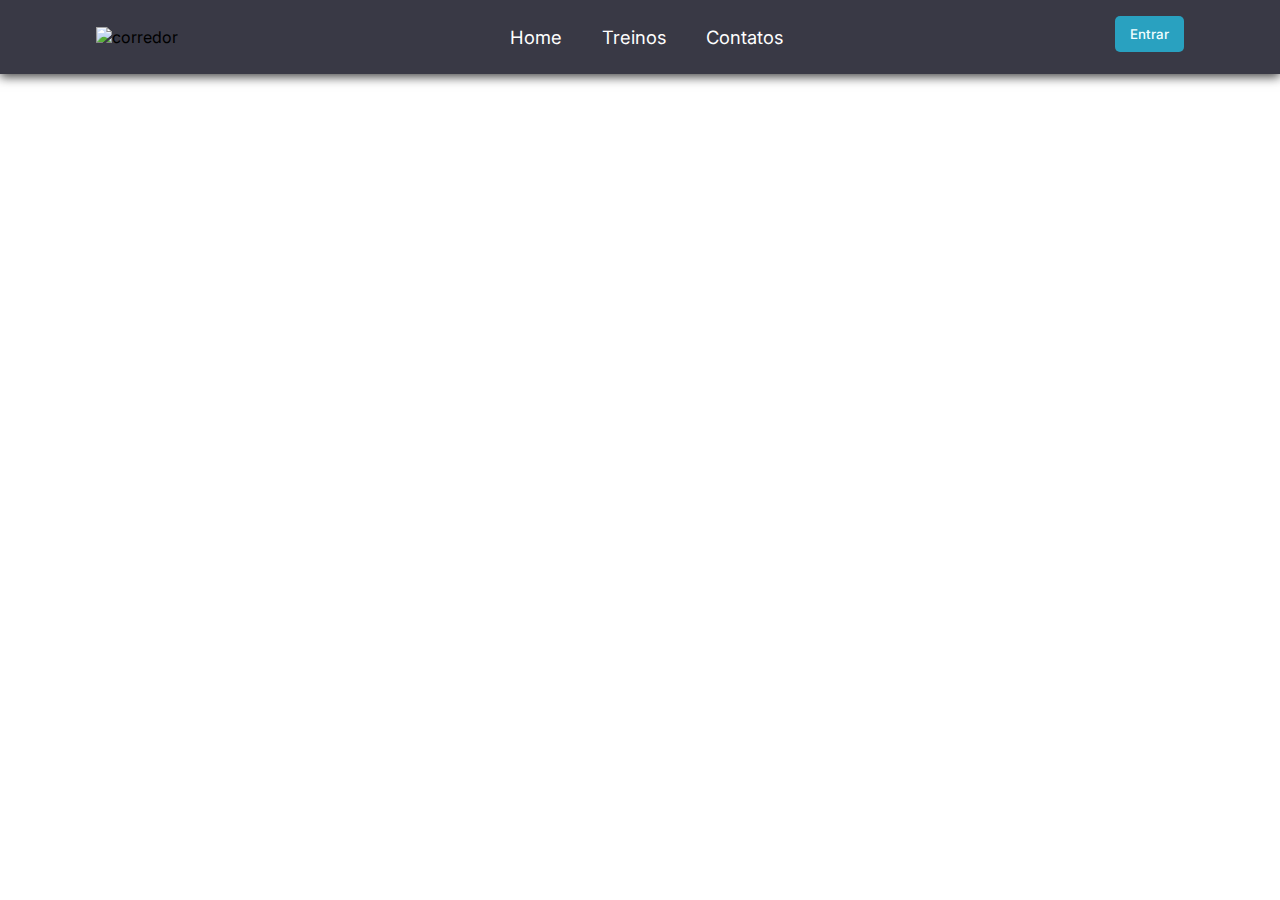
==== index.html @ 2e0cbfbe "menu" ====
<!DOCTYPE html>
<html lang="pt-br">
<head>
    <meta charset="UTF-8">
    <meta name="viewport" content="width=device-width, initial-scale=1.0">
    <meta name="description" content="Site para treinamento de corrida">
    <meta name="keywords" content="corrida, treinamento, assessoria">
    <meta name="author" content="Tarcilla Rodrigues">
    <meta http-equiv="refresh" content="30">

    <link rel="stylesheet" href="style.css">
    <link rel="shortcut icon" href="imagens/favicon.ico" type="image/x-icon">

    <title>Pace Delas</title>
</head>
<body>
    <header>
        <!--Menu do Site-->
        <nav class="nav-bar">
            <div class="logo">
                <img src="imagens/favicon.ico" alt="corredor">
            </div>

            <div class="nav-list">
                <ul>
                    <li class="nav-item">
                        <a href="#" class="nav-link">Home</a>
                    </li>
                    <li class="nav-item">
                        <a href="#" class="nav-link">Treinos</a>
                    </li>
                    <li class="nav-item">
                        <a href="#" class="nav-link">Contatos</a>
                    </li>
                </ul>

            </div>

            <div class="login-button">
                <button>
                    <a href="#">Entrar</a>
                </button>
            </div>

            <div class="mobile-menu-icon">
                <button onclick="menuShow()"><img class="icon" src="imagens/menu1.png"></button>
            </div>
            
        </nav>

        <div class="mobile-menu">
            <ul>
                <li class="nav-item"><a href="#" class="nav-link">Home</a></li>
                <li class="nav-item"><a href="#" class="nav-link">Treinos</a></li>
                <li class="nav-item"><a href="#" class="nav-link">Contato</a></li>

            </ul>

            <div class="login-button">
                <button>
                    <a href="#">Entrar</a>  
                </button>
            </div>
        </div>

    </header>
    
    <script src="script.js"></script>
    <main>

    </main>

    <footer>

    </footer>

    
</body>
</html>
---- style.css ----
@import url('https://fonts.googleapis.com/css2?family=Inter:wght@100..900&display=swap');
*{
    padding: 0;
    margin: 0;
    font-family: 'Inter', sans-serif;
}

header {
    background-color: rgb(57,57,69);
    box-shadow: 0px 3px 10px #464646;
}

/*Posicionar os elementos*/
.nav-bar {
    display: flex;
    justify-content: space-between;
    padding: 1rem 6rem;
}

.logo {
    display: flex;
    align-items: center;
}
.nav-list ul{
    display: flex;
    justify-content: center;
    list-style: none;
}
.nav-item {
    margin: 10px 20px;
}
.nav-link {
    text-decoration: none;
    font-size: 1.15rem;
    color: white;
    font-weight: 400;
}
/*Botao*/
.login-button button{
    border: none;
    background-color: rgb(41, 161, 192);
    padding: 10px 15px;
    border-radius: 5px;
}

.login-button button a{
    text-decoration: none;
    color: azure;
    font-weight: 500;
}
/*isso é pra desparecer e só aparecer com determinado formato*/
.mobile-menu-icon{
    display: none;
}

.mobile-menu{
    display: none;
}

@media screen and (max-width: 730px) {
    /*ou seja, qnd tiver desse tamanho nosso item aparecerá embaixo)*/
    .nav-bar{
        padding: 1.5rem 4rem;
    }

    .nav-item{
        display: none;
    }

    .login-button{
        display: none;
    }

    .mobile-menu-icon{
        display: block;
    }

    .mobile-menu-icon .button{
        background-color: transparent;
        border: none;
        cursor: pointer;
    }
    .mobile-menu ul{
        display: flex;
        flex-direction: column;
        text-align: center;
        padding-bottom: 1rem;
    }
    .mobile-menu .nav-item{
        display: block;
        padding-top: 1.2rem;
    }
    .mobile-menu .login-button {
        display: block;
        padding: 1rem 2rem;
    }
    .mobile-menu .login-button button {
        width: 100%;
    }
    .open{
        display: block;
    }
}
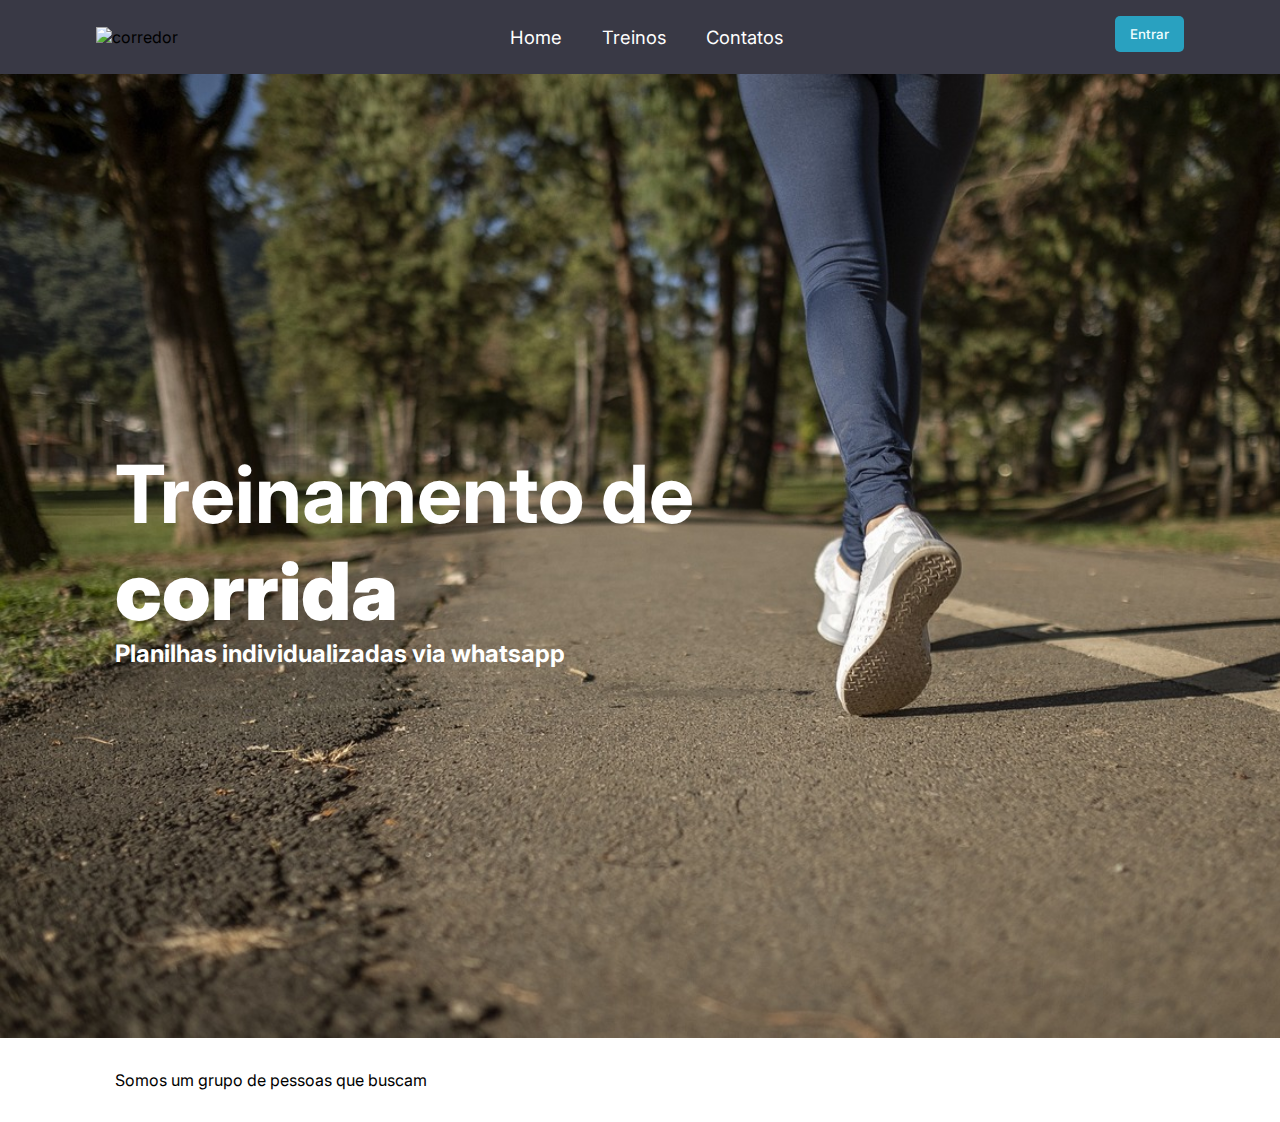
==== commit 32c73ee0: "modif. capa" ====
--- a/index.html
+++ b/index.html
@@ -15,7 +15,7 @@
 </head>
 <body>
     <header>
-        <!--Menu do Site-->
+        <!--Menu do Site starts-->
         <nav class="nav-bar">
             <div class="logo">
                 <img src="imagens/favicon.ico" alt="corredor">
@@ -62,13 +62,27 @@
                 </button>
             </div>
         </div>
+         <!--Menu do Site ends-->
+    </header>
 
-    </header>
+    <script src="script.js"></script>
+
     
-    <script src="script.js"></script>
     <main>
-
+        <!--Capa do site Início-->
+        <section class="home" id="home">
+            <div class="content">
+                <h1>Treinamento de <strong>corrida</strong></h1>
+                <h3>Planilhas individualizadas via whatsapp </h3>
+            </div>
+        </section>
+        <!--Capa do site Fim-->
+        <!--Parte1 Início-->
+        <section class="quemsomos">
+            <p>Somos um grupo de pessoas que buscam </p>
+        </section>
     </main>
+   
 
     <footer>
 
--- a/style.css
+++ b/style.css
@@ -3,6 +3,9 @@
     padding: 0;
     margin: 0;
     font-family: 'Inter', sans-serif;
+}
+section{
+    padding: 2rem 9%;
 }
 
 header {
@@ -15,6 +18,11 @@
     display: flex;
     justify-content: space-between;
     padding: 1rem 6rem;
+}
+.nav-bar a:hover{
+color: var(--main-color);
+border-bottom: .1rem solid var(--main-color);
+padding-bottom: .5rem;
 }
 
 .logo {
@@ -100,4 +108,27 @@
     .open{
         display: block;
     }
+}
+
+.home{
+    display: flex;
+    align-items: center;
+    min-height: 100vh;
+    background:no-repeat url("imagens/corrida.jpg");
+    background-size: cover;
+    
+}
+
+.home .content{
+    max-width: 50rem;
+}
+
+.home .content h1{
+    font-size: 5rem;
+    color: white;
+}
+
+.home .content h3{
+    font-size: 1.5rem;
+    color: white;
 }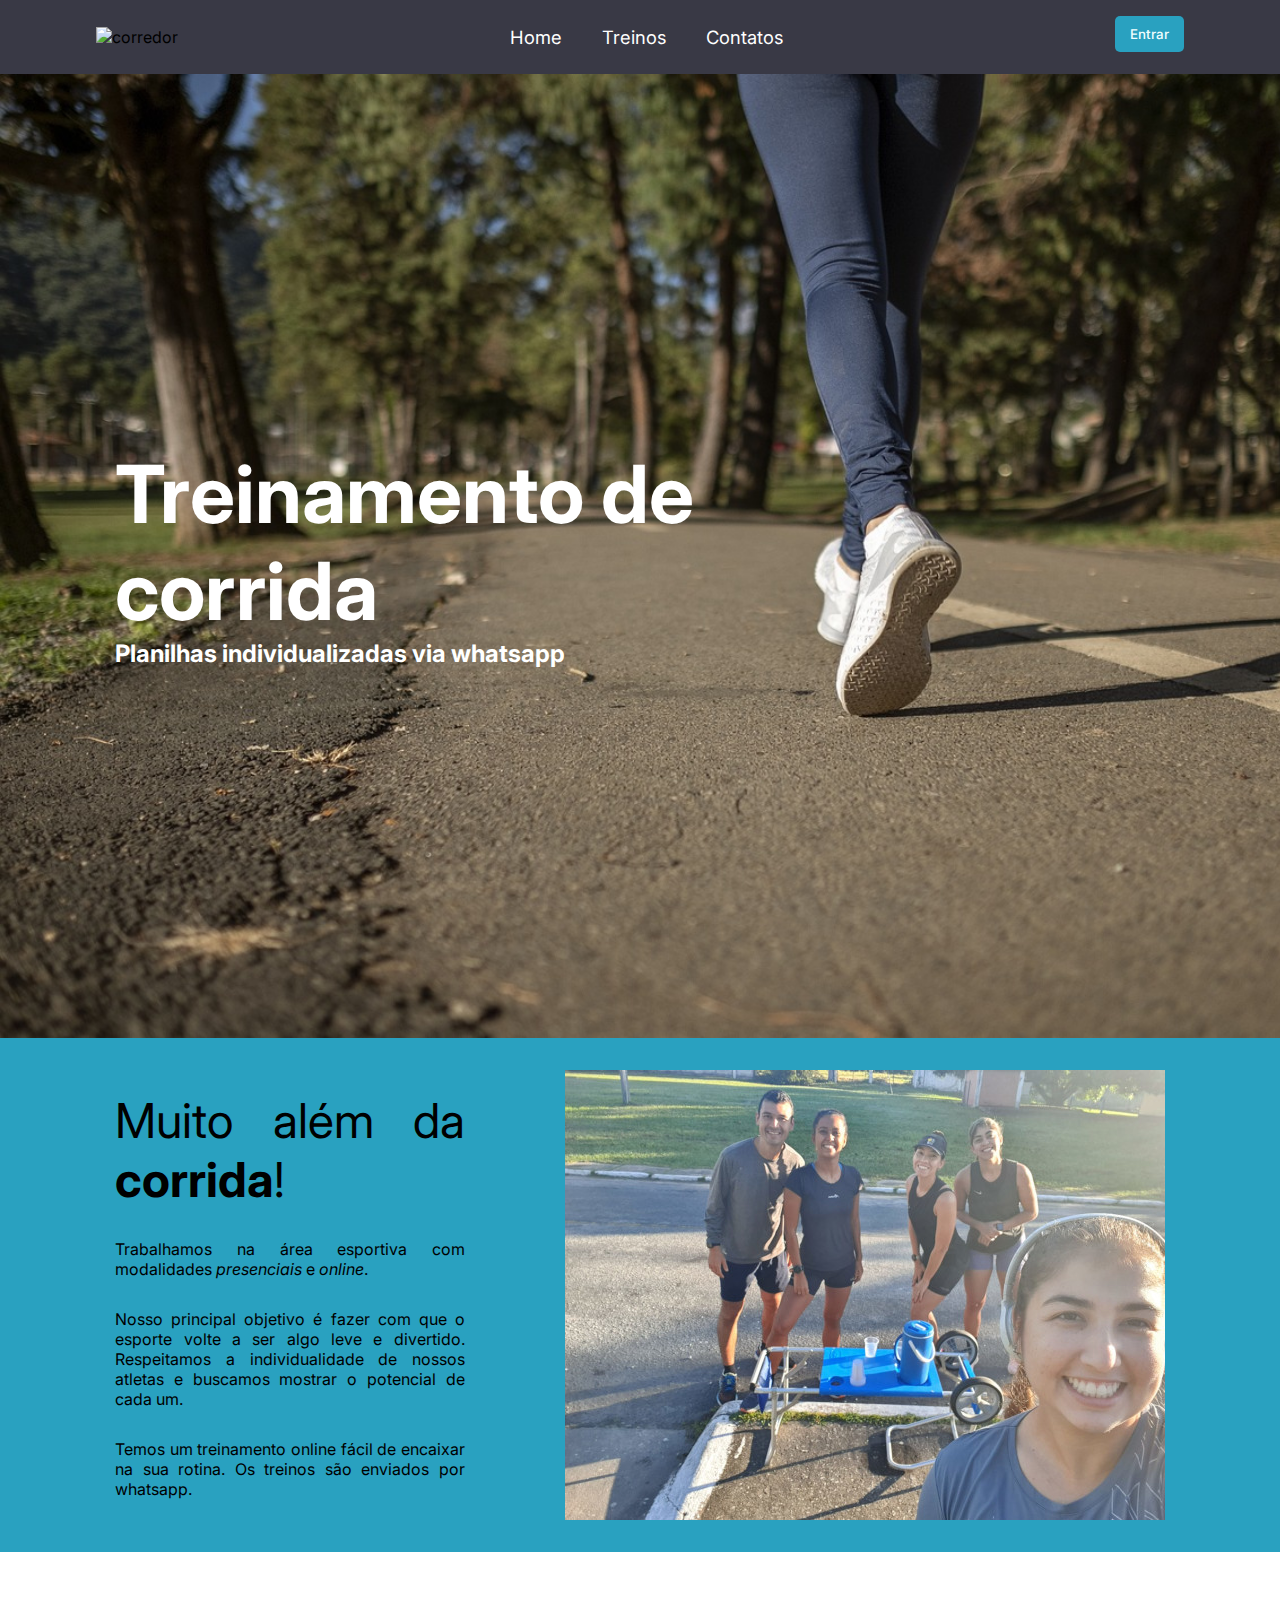
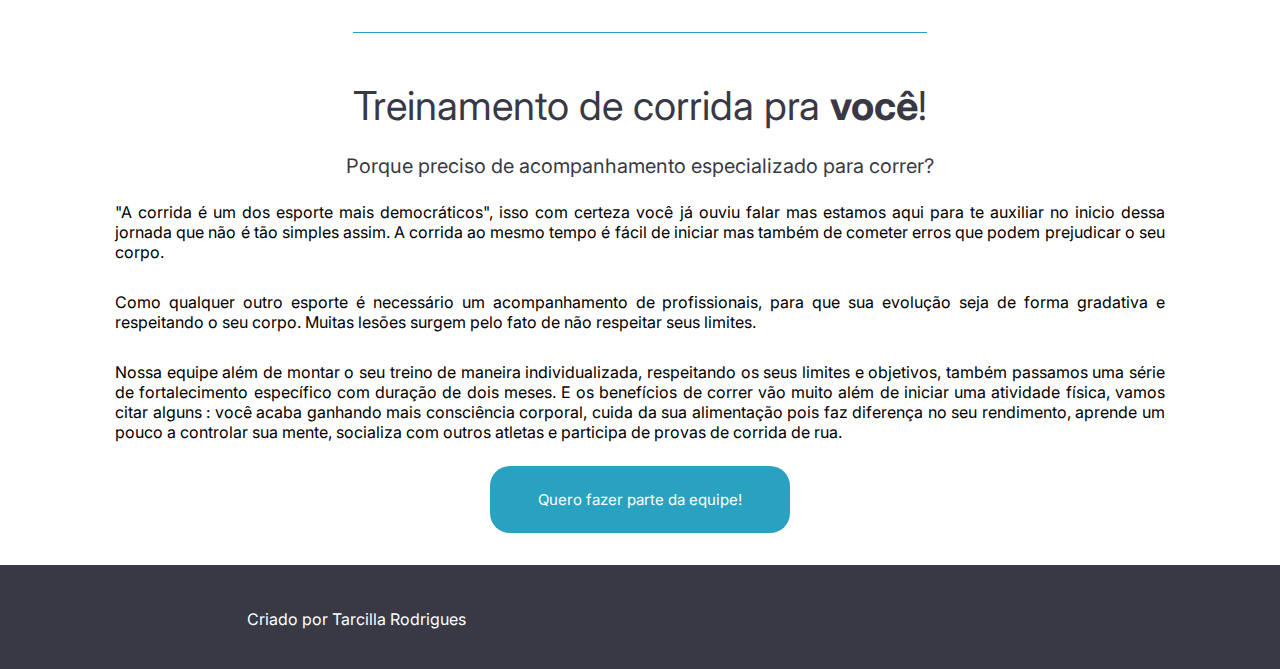
==== commit 36c1f371: "modif. footer" ====
--- a/index.html
+++ b/index.html
@@ -8,6 +8,7 @@
     <meta name="author" content="Tarcilla Rodrigues">
     <meta http-equiv="refresh" content="30">
 
+    <link rel="stylesheet" href="https://cdnjs.cloudflare.com/ajax/libs/font-awesome/6.5.2/css/all.min.css" integrity="sha512-SnH5WK+bZxgPHs44uWIX+LLJAJ9/2PkPKZ5QiAj6Ta86w+fsb2TkcmfRyVX3pBnMFcV7oQPJkl9QevSCWr3W6A==" crossorigin="anonymous" referrerpolicy="no-referrer" />
     <link rel="stylesheet" href="style.css">
     <link rel="shortcut icon" href="imagens/favicon.ico" type="image/x-icon">
 
@@ -72,20 +73,56 @@
         <!--Capa do site Início-->
         <section class="home" id="home">
             <div class="content">
-                <h1>Treinamento de <strong>corrida</strong></h1>
+                <h1>Treinamento de corrida</h1>
                 <h3>Planilhas individualizadas via whatsapp </h3>
             </div>
         </section>
         <!--Capa do site Fim-->
         <!--Parte1 Início-->
-        <section class="quemsomos">
-            <p>Somos um grupo de pessoas que buscam </p>
+        <section class="conteudoprincipal">
+            <div class="conteudo-principal-escrito">
+            <h2 class="conteudo-principal-titulo">Muito além da <strong>corrida</strong>!</h2> <!--usei para dar valor semântico-->
+            <p>Trabalhamos na área esportiva com modalidades <em>presenciais</em> e <em>online</em>.</p>
+            <p>Nosso principal objetivo é fazer com que o esporte volte a ser algo leve e divertido. Respeitamos a individualidade de nossos atletas e buscamos mostrar o potencial de cada um.</p>
+            <p>Temos um treinamento online fácil de encaixar na sua rotina. Os treinos são enviados por whatsapp.</p>
+            </div>
+            
+            <img src="imagens/foto1v1.jpg" alt="grupo de corrida">
+            
+        </section>
+        <section class="conteudo-secundario">
+            <h3 class="conteudo-secundario-subtitulo">Treinamento de corrida pra <strong>você</strong>!</h3>
+            <h4 class="conteudo-secundario-titulo">Porque preciso de acompanhamento especializado para correr?</h4>
+            <div class="conteudo-secundario-texto">
+            <p>"A corrida é um dos esporte mais democráticos", isso com certeza você já ouviu falar mas estamos aqui para te auxiliar no inicio dessa jornada que não é tão simples assim. A corrida ao mesmo tempo é fácil de iniciar mas também de cometer erros que podem prejudicar o seu corpo.
+            </p>
+            <p>Como qualquer outro esporte é necessário um acompanhamento de profissionais, para que sua evolução seja de forma gradativa e respeitando o seu corpo. Muitas lesões surgem pelo fato de não respeitar seus limites.</p>
+
+            <p>Nossa equipe além de montar o seu treino de maneira individualizada, respeitando os seus limites e objetivos, também passamos uma série de fortalecimento específico com duração de dois meses.
+                
+            E os benefícios de correr vão muito além de iniciar uma atividade física, vamos citar alguns : você acaba ganhando mais consciência corporal, cuida da sua alimentação pois faz diferença no seu rendimento, aprende um pouco a controlar sua mente, socializa com outros atletas e participa de provas de corrida de rua.</p>
+            </div>
+            <button class="conteudo-secundario-botao">Quero fazer parte da equipe!</button>
         </section>
     </main>
    
 
     <footer>
+        <div id="footer-content">
+            <div id="footer-contacts">
+               <p>Criado por Tarcilla Rodrigues</p>
+            </div>
 
+            <div id="footer-social-media">
+                <a href="#" class="footer-link" id="instagram">
+                    <i class="fa-brands fa-instagram"></i>
+                </a>
+
+                <a href="#" class="footer-link">
+                    <i class="fa-brands fa-whatsapp"></i>
+                </a>
+            </div>
+        </div>
     </footer>
 
     
--- a/style.css
+++ b/style.css
@@ -118,7 +118,7 @@
     background-size: cover;
     
 }
-
+/*capa*/
 .home .content{
     max-width: 50rem;
 }
@@ -131,4 +131,98 @@
 .home .content h3{
     font-size: 1.5rem;
     color: white;
-}+}
+/*Parte1 Home*/
+.conteudoprincipal {
+    display: flex;
+    flex-direction: row;
+    align-items: center;
+    align-content: center;
+    justify-content: space-between;
+    gap: 100px;
+    background-color: rgb(41, 161, 192);
+}
+.conteudo-principal-escrito {
+    display: flex;
+    flex-direction: column;
+    gap: 30px;
+    text-align: justify;
+    
+}
+.conteudo-principal-titulo {
+    font-weight: 400;
+    font-size: 3rem;
+}
+
+.conteudo-secundario {
+    display: flex;
+    flex-direction: column;
+    align-items: center;
+    gap: 24px;
+    margin-top: 48px;
+    
+}
+.conteudo-secundario-subtitulo{
+    border-top: 0.4px solid rgb(41, 161, 192);
+    padding-top: 48px;
+    font-weight: 400;
+    font-size: 40px;
+    color: rgb(57,57,69);
+}
+.conteudo-secundario-titulo {
+    font-weight: 400;
+    font-size: 20px;
+    color: rgb(57,57,69);
+}
+.conteudo-secundario {
+    text-align: justify;
+}
+.conteudo-secundario-texto {
+    display: flex;
+    flex-direction: column;
+    text-align: justify;
+    gap: 30px;
+}
+.conteudo-secundario-botao {
+    background-color: rgb(41, 161, 192);
+    width: 300px;
+    height: 67px;
+    border: none;
+    box-shadow: 4px 5px 4px (0, 0, 0, 0.25);
+    border-radius: 20px;
+    font-weight: 400;
+    font-size: 15px;
+    color: white;
+}
+footer{
+    width: 100%;
+}
+#footer-content {
+  background-color:rgb(57,57,69);
+  display: flex;
+  flex-direction: row; 
+  flex-wrap: nowrap;
+  justify-content: space-around; 
+  padding: 20px;
+}
+#footer-contacts{
+    margin-top: 1.5rem;
+    color: white;
+}
+
+#footer-social-media {
+    display: flex;
+    gap: 2rem;
+    margin-top: 1.5rem;
+}
+#footer-social-media .footer-link{
+    height: 2.5rem;
+    width: 2.5rem;
+    color: white;
+    border: 50%;
+    transition: all 0.4s;
+}
+#footer-social-media .footer-link:hover{
+    opacity: 0.8;
+    
+}
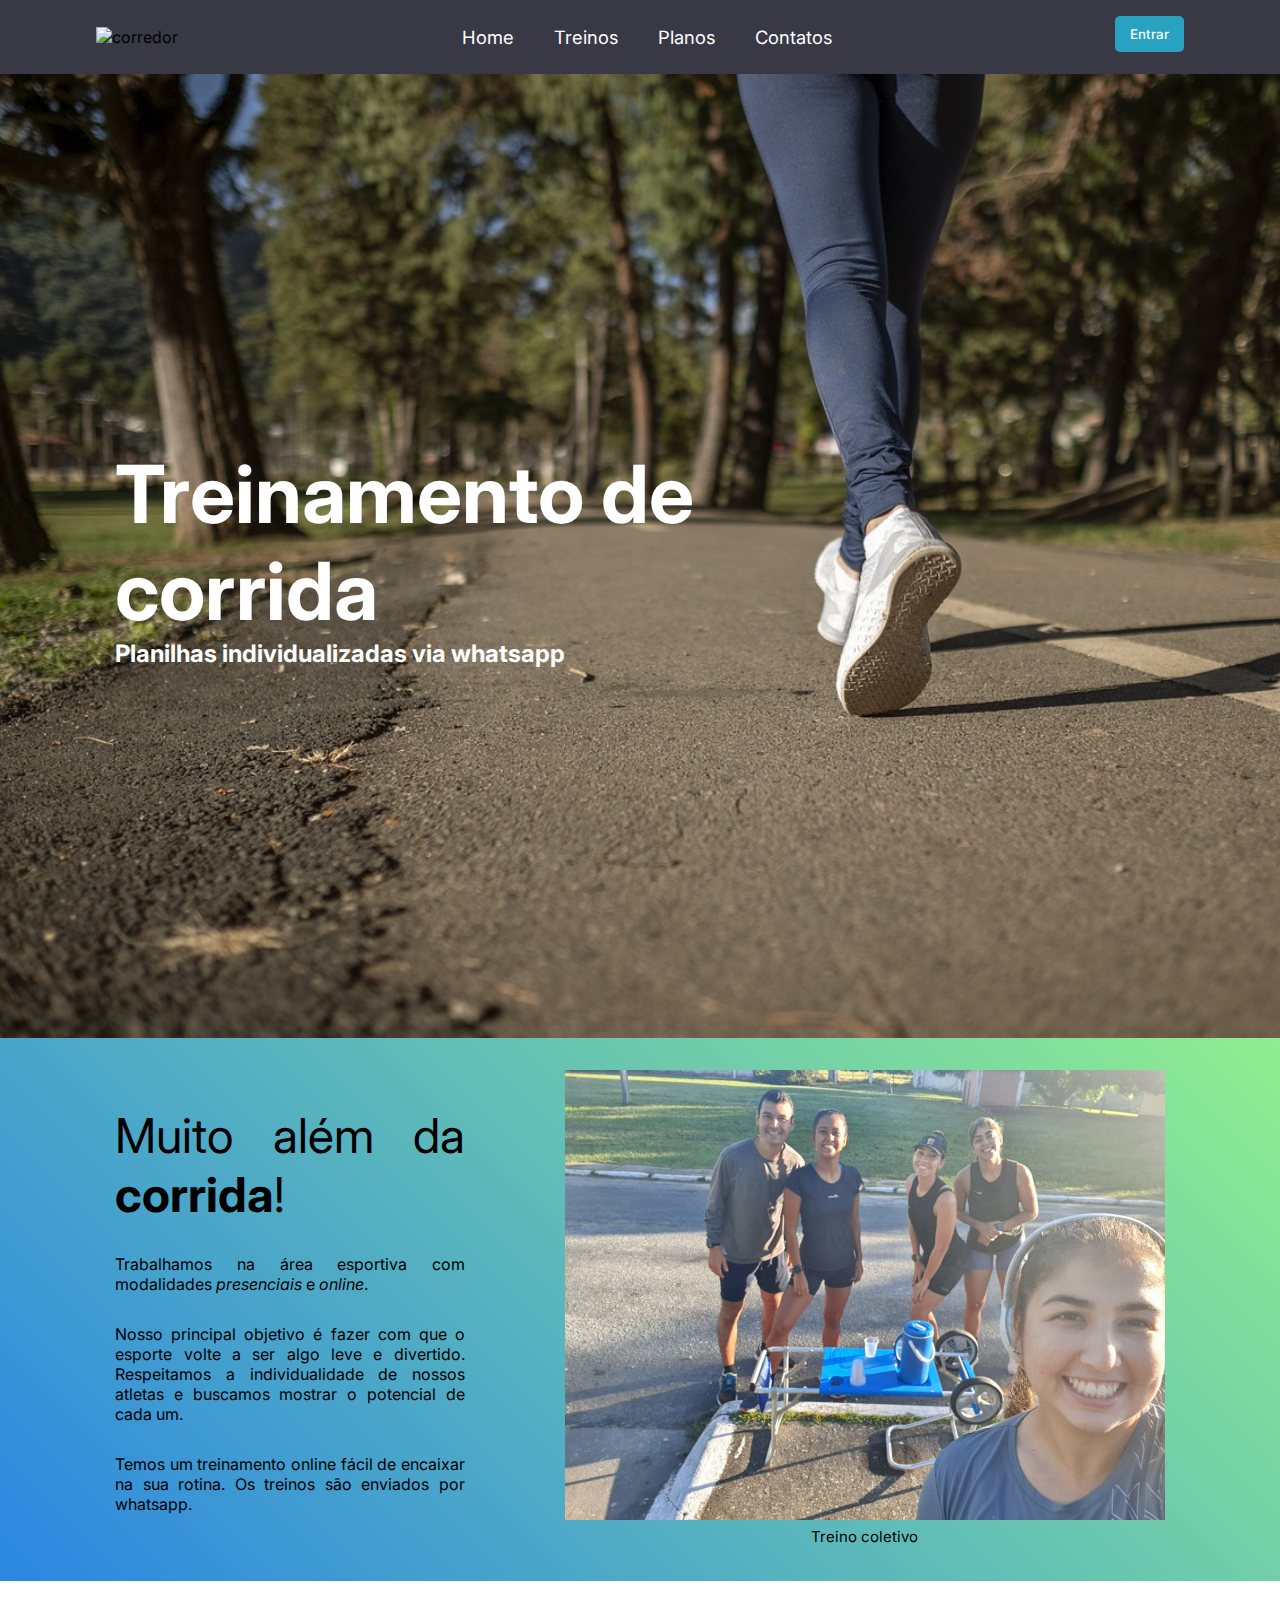
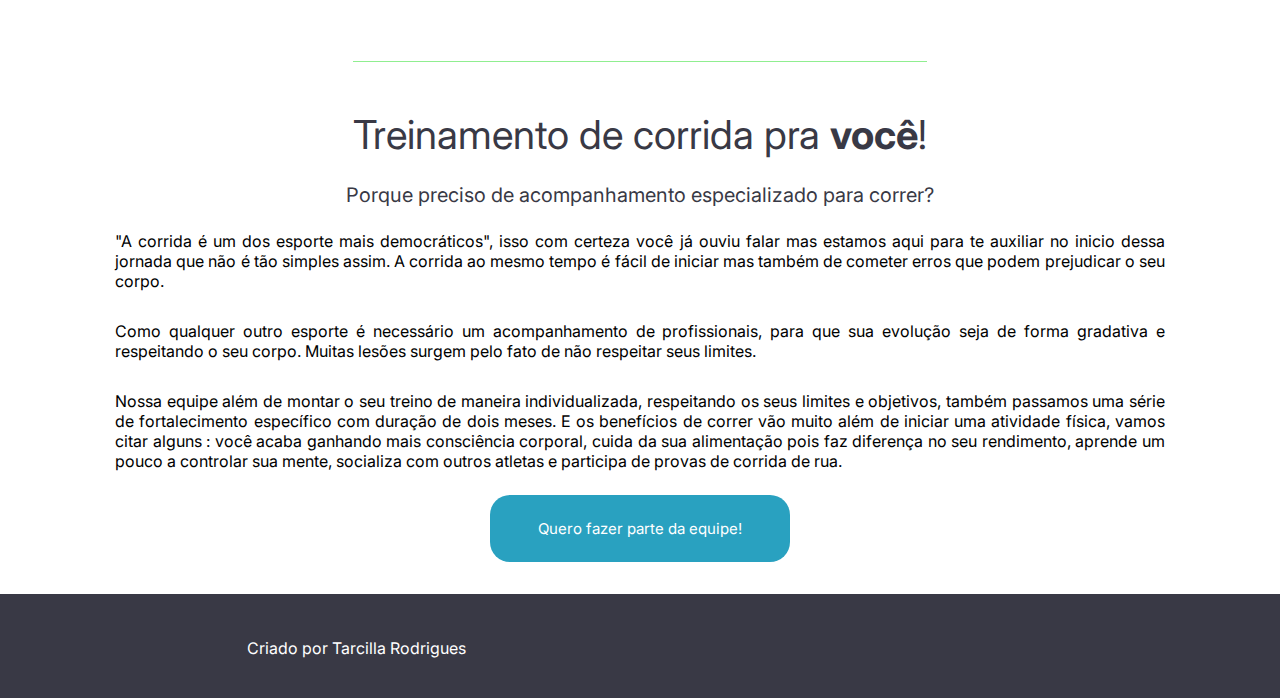
==== commit 881ed37f: "modif princ e treinos part2" ====
--- a/index.html
+++ b/index.html
@@ -25,13 +25,16 @@
             <div class="nav-list">
                 <ul>
                     <li class="nav-item">
-                        <a href="#" class="nav-link">Home</a>
+                        <a href="index.html" class="nav-link">Home</a>
                     </li>
                     <li class="nav-item">
-                        <a href="#" class="nav-link">Treinos</a>
+                        <a href="treinos.html" class="nav-link">Treinos</a>
                     </li>
                     <li class="nav-item">
-                        <a href="#" class="nav-link">Contatos</a>
+                        <a href="planos.html" class="nav-link">Planos</a>
+                    </li>
+                    <li class="nav-item">
+                        <a href="contatos.html" class="nav-link">Contatos</a>
                     </li>
                 </ul>
 
@@ -87,7 +90,11 @@
             <p>Temos um treinamento online fácil de encaixar na sua rotina. Os treinos são enviados por whatsapp.</p>
             </div>
             
-            <img src="imagens/foto1v1.jpg" alt="grupo de corrida">
+            
+            <figure>               
+                <img src="imagens/foto1v1.jpg" alt="grupo de corrida">
+                <figcaption class="caption">Treino coletivo</figcaption>
+            </figure>
             
         </section>
         <section class="conteudo-secundario">
--- a/style.css
+++ b/style.css
@@ -140,7 +140,7 @@
     align-content: center;
     justify-content: space-between;
     gap: 100px;
-    background-color: rgb(41, 161, 192);
+    background: linear-gradient(45deg, rgb(43, 134, 226), lightgreen);
 }
 .conteudo-principal-escrito {
     display: flex;
@@ -153,7 +153,12 @@
     font-weight: 400;
     font-size: 3rem;
 }
-
+.caption{
+    color: black; 
+    text-align: center;
+    padding: 3px;
+    font-size: 15px;
+}
 .conteudo-secundario {
     display: flex;
     flex-direction: column;
@@ -163,7 +168,7 @@
     
 }
 .conteudo-secundario-subtitulo{
-    border-top: 0.4px solid rgb(41, 161, 192);
+    border-top: 0.4px solid lightgreen;
     padding-top: 48px;
     font-weight: 400;
     font-size: 40px;
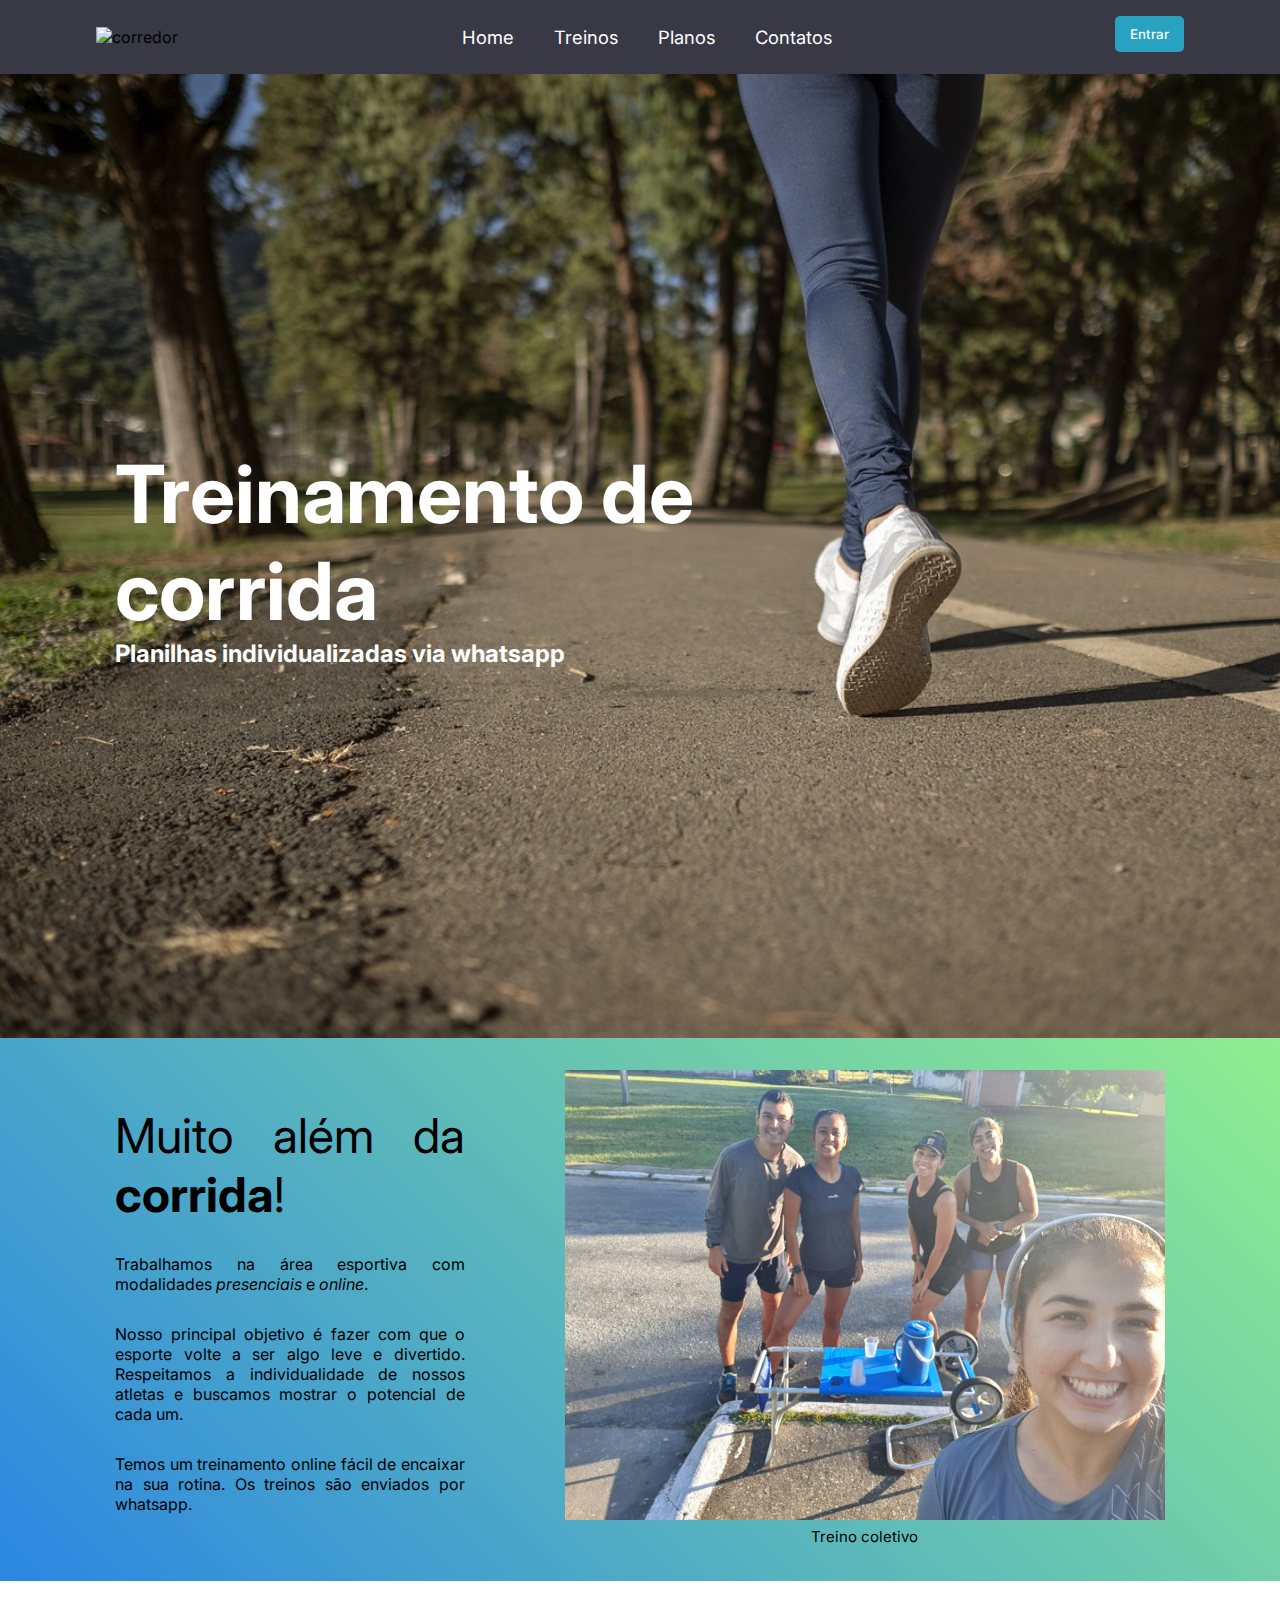
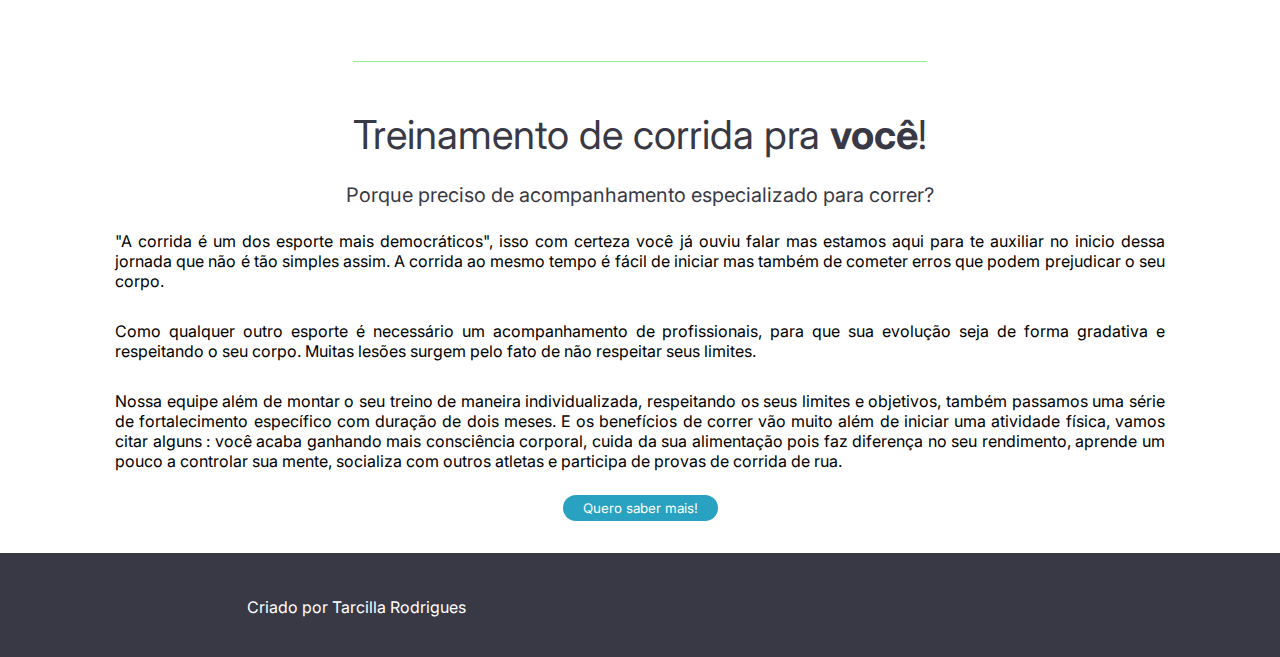
==== commit 4317ab33: "modif contatos e js" ====
--- a/index.html
+++ b/index.html
@@ -109,7 +109,14 @@
                 
             E os benefícios de correr vão muito além de iniciar uma atividade física, vamos citar alguns : você acaba ganhando mais consciência corporal, cuida da sua alimentação pois faz diferença no seu rendimento, aprende um pouco a controlar sua mente, socializa com outros atletas e participa de provas de corrida de rua.</p>
             </div>
-            <button class="conteudo-secundario-botao">Quero fazer parte da equipe!</button>
+            
+            <button class="button-secundario">
+                <a href="planos.html">
+                    Quero saber mais!
+                </a>
+            </button>
+            
+            
         </section>
     </main>
    
--- a/style.css
+++ b/style.css
@@ -188,17 +188,18 @@
     text-align: justify;
     gap: 30px;
 }
-.conteudo-secundario-botao {
+.button-secundario{
+    padding: 5px 20px;
     background-color: rgb(41, 161, 192);
-    width: 300px;
-    height: 67px;
     border: none;
-    box-shadow: 4px 5px 4px (0, 0, 0, 0.25);
     border-radius: 20px;
-    font-weight: 400;
-    font-size: 15px;
-    color: white;
-}
+}
+.button-secundario a{
+    text-decoration: none;
+    color: white;
+}
+
+
 footer{
     width: 100%;
 }
